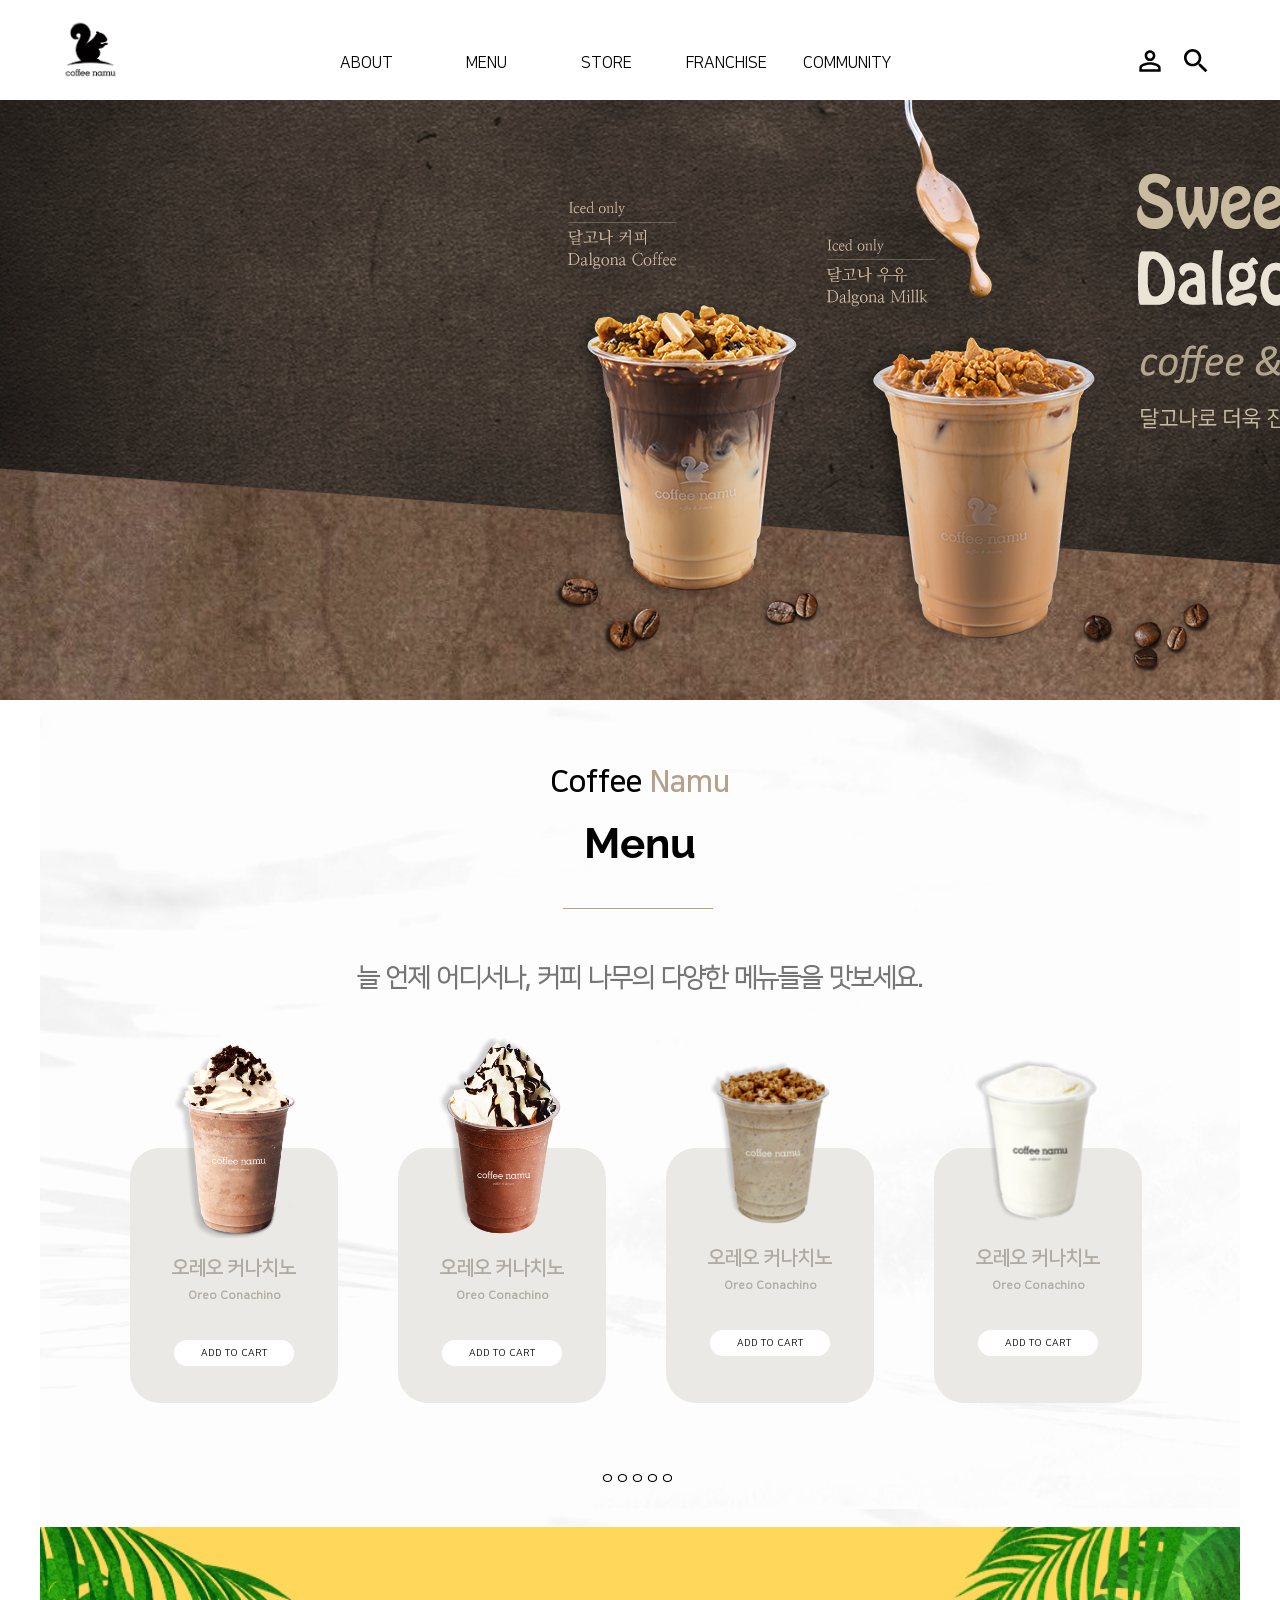
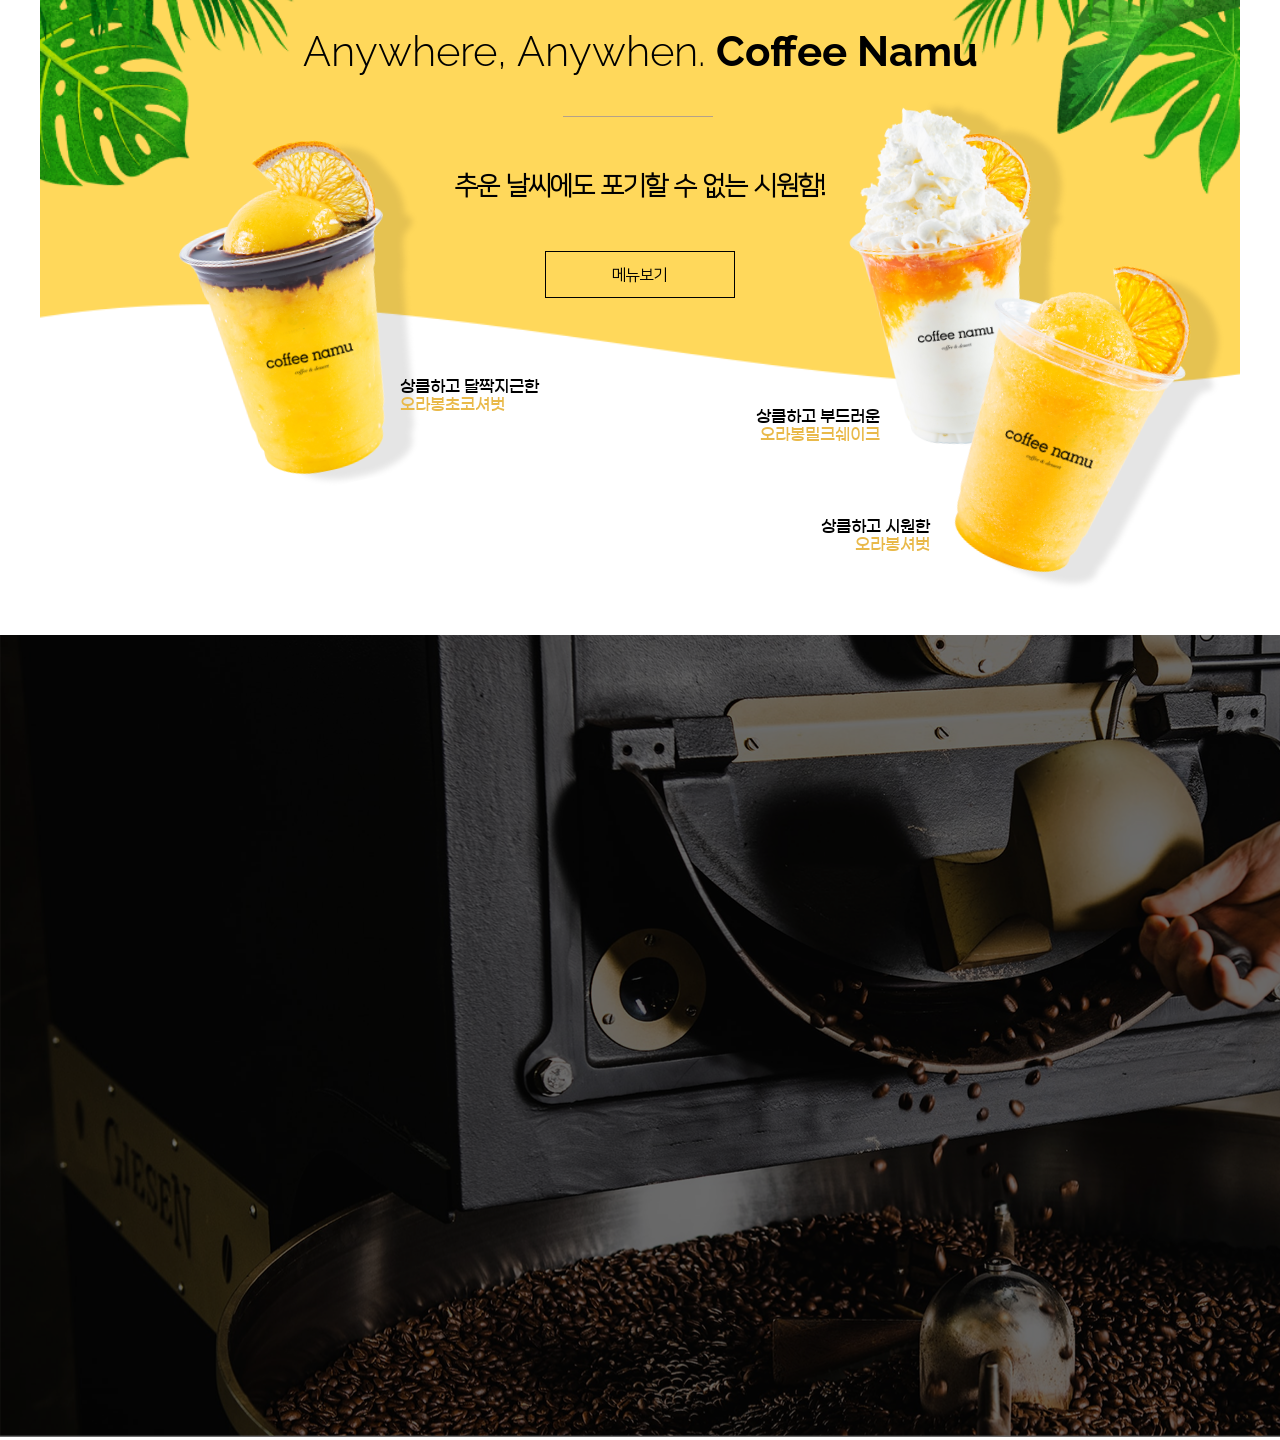
==== index.html @ 3294cae9 "Add files via upload" ====
<!DOCTYPE html>
<html lang="en">
<head>
    <meta charset="UTF-8">
    <meta name="viewport" content="width=device-width, initial-scale=1.0">
    <script src="./js/jquery-3.5.1.min.js"></script>
    <link href="https://fonts.googleapis.com/css2?family=Raleway:wght@300;600;700&display=swap" rel="stylesheet">

    <!-- 사용자 자바 -->
    <script src="./js/main.js"></script>

    <!-- 사용자 CSS -->
    <link rel="stylesheet" href="./css/style.css">
    <title>Coffee Namu</title>
</head>
<body>
   
    <section id="main">
        <header>
            <a href="./index.html">
                <img src="./img/logo.png" alt="" class="logo">
            </a>

            <nav id="gnb">
                <ul class="depth1">
                    <li> <a href="#">ABOUT</a>
                        <ul class="depth2">
                            <li> <a href="#"> Brand Story </a> </li>                            
                            <li> <a href="#"> Location </a> </li>                            
                        </ul>
                    </li>

                    <li> <a href="#">MENU</a>
                        <ul class="depth2">
                            <li> <a href="#"> New </a> </li>                            
                            <li> <a href="#"> Coffee </a> </li>                            
                            <li> <a href="#"> Tea & Beverage </a> </li>                            
                            <li> <a href="#"> Dessert </a> </li>                               
                        </ul>
                    </li>

                    <li> <a href="#">STORE</a>
                        <ul class="depth2">
                            <li> <a href="#"> 매장찾기 </a> </li>                                                      
                        </ul>
                    </li>

                    <li> <a href="#">FRANCHISE</a>
                        <ul class="depth2">
                            <li> <a href="#"> 가맹안내 </a></li>                                                    
                            <li> <a href="#"> 창업지원 </a></li>                                                    
                            <li> <a href="#"> 가맹점 현황 </a></li>                                                    
                        </ul>
                    </li>
                    
                    <li> <a href="#">COMMUNITY</a>
                        <ul class="depth2">
                            <li> <a href="#"> 커피나무 소식 </a> </li>                            
                            <li> <a href="#"> F&Q </a> </li>                            
                        </ul>
                    </li>
                </ul>
            </nav>

            <div id="right">
                <a href="#"><img src="./img/mypage.svg" alt=""></a>
                <a href="#"><img src="./img/search.svg" alt=""></a>
            </div>
        </header>


        <section id="banner">
            <div class="slider">
                <img src="./img/banner1.png" alt="">
                <img src="./img/banner2.png" alt="">
                <img src="./img/banner3.png" alt="">
            </div>
        </section>
    </section>

    
    <section id="content1">
        <div class="title">
            <p>Coffee <span>Namu</span> </p>
            <h1>Menu</h1>
            <p class="line"> </p>
            <h2>늘 언제 어디서나, 커피 나무의 다양한 메뉴들을 맛보세요.</h2>
        </div>

        <div class="menu">
            <div class="m1">
                <img src="./img/뜸부기/oreo.png" alt="">
                <h1>오레오 커나치노</h1>
                <h2>Oreo Conachino</h2>
                <button>ADD TO CART</button>
            </div>

            <div class="m2">
                <img src="./img/뜸부기/javachip.png" alt="">
                <h1>오레오 커나치노</h1>
                <h2>Oreo Conachino</h2>
                <button>ADD TO CART</button>
            </div>

            <div class="m3">
                <img src="./img/뜸부기/jollypong.png" alt="">
                <h1>오레오 커나치노</h1>
                <h2>Oreo Conachino</h2>
                <button>ADD TO CART</button>
            </div>

            <div class="m4">
                <img src="./img/뜸부기/plainyogurt.png" alt="">
                <h1>오레오 커나치노</h1>
                <h2>Oreo Conachino</h2>
                <button>ADD TO CART</button>
            </div>
        </div>

        <div class="pager">
            ㅇㅇㅇㅇㅇ
        </div>
    </section>



    <section id="content2">
        <div class="title">
            <h1>Anywhere, Anywhen. <span>Coffee Namu</span></h1>
            <p class="line"> </p>
            <h2>추운 날씨에도 포기할 수 없는 시원함!</h2>
            <button>메뉴보기</button>
        </div>


        <div class="new">
            <div class="n1">
                <img src="./img/뜸부기/new1.png" alt="">
                <ul>
                    <li>상큼하고 달짝지근한</li>
                    <li>오라봉초코셔벗</li>
                </ul>
            </div>

            <div class="n2">
                <img src="./img/뜸부기/new3.png" alt="">
                <ul>
                    <li>상큼하고 부드러운</li>
                    <li>오라봉밀크쉐이크</li>
                </ul>
            </div>

            <div class="n3">
                <img src="./img/뜸부기/new2.png" alt="">
                <ul>
                    <li>상큼하고 시원한</li>
                    <li>오라봉셔벗</li>
                </ul>
            </div>
        </div>
    </section>


    <section id="content3">
        <div class="bg">
            <img src="./img/뜸부기/이미지 2.png" alt="">
            <div class="trans"></div>
        </div>
    </section>
</body>
</html>
---- css/style.css ----
* { padding: 0; margin: 0; font-family: 'square_r';}
ul { list-style-type: none;}
a {text-decoration: none; color: black;}

@font-face {
    font-family: 'square_r';
    src: url('../font/NanumSquare_acR.ttf');
}

@font-face {
    font-family: 'square_b';
    src: url('../font/NanumSquare_acB.ttf');
}

@font-face {
    font-family: 'square_eb';
    src: url('../font/NanumSquare_acEB.ttf');
}

@font-face {
    font-family: 'square_l';
    src: url('../font/NanumSquare_acL.ttf');
}

@font-face {
    font-family: 'gmarket_m';
    src: url('../font/GmarketSansTTFMedium.ttf');
}

@font-face {
    font-family: 'gmarket_l';
    src: url('../font/GmarketSansTTFLight.ttf');
}

/* 헤더 */
header {
    width: 1200px; height: 100px; margin: 0 auto;
    /* outline: 1px solid rgb(206, 203, 203); */
    position: relative;
}

/* 헤더_로고 */
header > a > .logo {
    width: 64px; height: 64px;
    padding: 18px 0 18px 18px;
}


/* 헤더_네비게이션 */
#gnb {
    width: 700px; height: 48px;
    /* outline: 1px solid green; */
    text-align: center;
    position: relative;
    top: -50px;
    left: calc(1200px/4.5);
}

.depth1 {
    width: (1200px / 2);
    position: absolute;
}

.depth1 > li {
    float: left;
    width: 120px;
}


.depth1 > li > a {
    font-size: 16px;
}

.depth2 > li > a {
    font-size: 13px;
}

.depth2 {
    margin-top: 28px;
    padding-top: 30px;
    padding-bottom: 30px;
    background-color: #fff;
    height: 0px;
    overflow: hidden;
    opacity: 0;
    transition-duration: 0.3s;
}

.depth2 > li {
    padding-bottom: 8px;
}


/* 2단계 hover */
.depth1:hover .depth2 {
    height: 100px;
    opacity: 1;
}

/* 헤더_right */
#right {
    position: absolute;
    right: 18px;
    top: 45px;
}

#right > a > img:first-child {
    width: 34px; height: 34px;
    margin-right: 10px;
}

#right > a > img:last-child {
    width: 32px; height: 32px;
}



/* 배너 */
#banner {
    width: 1920px; height: 600px;
    margin: 0 auto;
    position: relative;
    overflow: hidden;
    
}

.slider {
    width: 5760px; margin: 0 auto;
    position: absolute;
    z-index: -99;
    transition-duration: 0.4s;
}

#banner > .slider > img {
    display: block;
    float: left;
}



/* 콘텐츠1 */
#content1 {
    width: 1200px; height: 827px; margin: 0 auto;
    /* outline: 1px solid burlywood; */
    background-image: url('../img/이미지\ 1.png');
    position: relative;
    text-align: center;
}

#content1 > .title {
    padding: 65px 0 50px 0;
}

#content1 > .title > p {
    font-family: 'square_b';
    font-size: 30px;
}

#content1 > .title > p > span {
    font-family: 'square_b';
    font-size: 30px;
    color: #B5A189;
}

#content1 > .title > h1 {
    font-size: 42px;
    font-family: 'Raleway', sans-serif;
    font-weight: 700;
    margin-top: 20px;
}

.line {
    width: 150px; height: 30px;
    border-bottom: 1px solid #B5A189;
    text-align: center;
    margin-left: 523px;
    margin-top: 10px;
}

#content1 > .title > h2 {
    margin-top: 55px;
    font-size: 26px;
    font-family: 'square_l';
    color: rgb(117, 117, 117);
}


#content1 > .menu {
    width: 1015px; height: 360px;
    /* outline: 1px solid red; */
    position: absolute;
    left: 90px;
    top: 345px;
}

#content1 > .menu > div {
    width: 208px; height: 255px;
    margin-right: 60px;
    margin-top: 103px;
    background-color:#EAE9E5;
    border-radius: 30px;
    /* outline: 1px solid red; */
    float: left;  
}

#content1 > .menu > .m4 {
    margin-right: 0;
}


#content1 > .menu > div > img {
    width: 200px; height: 200px;
    margin-top: -110px;
}

#content1 > .menu > .m3 > img, 
#content1 > .menu > .m4 > img {
    width: 170px; height: 170px;
    margin-top: -90px;
} 


#content1 > .menu > div > h1 {
    color: #B0AAA2;
    font-size: 20px;
    font-family: 'square_b';
    margin-top: 15px;
}

#content1 > .menu > div > h2 {
    color: #B0AAA2;
    font-size: 12px;
    font-family: 'square_r';
    margin-top: 10px;
}

#content1 > .menu > div > button {
    width: 120px; height: 26px;
    border-radius: 50px;
    font-size: 10px;
    background-color: #fff;
    border: none;

    margin-top: 38px;
}


#content1 > .pager {
    position: absolute;
    bottom: 40px;
    left: 560px;
}



/* 콘텐츠2 */
#content2 {
    width: 1200px; height: 708px; margin: 0 auto;
    /* outline: 1px solid red; */
    background-image: url('../img/bgy.png');
    background-repeat: no-repeat;
    text-align: center;
    position: relative;
}

#content2 > .title > h1 {
    font-size: 42px;
    font-family: 'Raleway', sans-serif;
    font-weight: 300;
    padding-top: 100px;
}

#content2 > .title > h1 > span {
    font-family: 'Raleway', sans-serif;
    font-weight: 700;
}

.line {
    width: 150px; height: 30px;
    border-bottom: 1px solid #B5A189;
    text-align: center;
    margin-left: 523px;
    margin-top: 10px;
}

#content2 > .title > h2 {
    margin-top: 55px;
    font-size: 26px;
    font-family: 'square_l';
}


#content2 > .title > button {
    width: 190px; height: 47px;
    margin-top: 50px;
    background-color: rgba(255, 222, 173, 0);
    font-size: 16px;
    border: 1px solid black;
}


/* 신메뉴 주스들 */
/* 주스1 */
#content2 > .new > .n1 > img {
    position: absolute;
    left: 50px;
    top: 180px;
}

#content2 > .new > .n1 > ul {
    position: absolute;
    top: 450px;
    left: 360px;
    font-size: 16px;
    text-align: start;
}


#content2 > .new > div > ul > li {font-family: 'gmarket_m';}
#content2 > .new > div > ul > li:nth-child(2) {
    color: #E9B949;
}

/* 주스2 */
#content2 > .new > .n2 > img {
    position: absolute;
    right: 100px;
    top: 150px;
}

#content2 > .new > .n2 > ul {
    position: absolute;
    top: 480px;
    right: 360px;
    font-size: 16px;
    text-align: end;
}



/* 주스3 */
#content2 > .new > .n3 > img {
    position: absolute;
    right: -50px;
    top: 260px;
}


#content2 > .new > .n3 > ul {
    position: absolute;
    top: 590px;
    right: 310px;
    font-size: 16px;
    text-align: end;
}



/* 콘텐츠3 */
#content3 {
    width: 1920px; height: 802px; margin: 0 auto;
}

#content3 > .bg {
    width: 1920px; height: 802px;
    position: relative;
}

#content3 > .bg > .trans {
    width: 1920px; height: 802px;
    background-color: rgba(0, 0, 0, 0.582);
    position: absolute;
    top: 0;
}
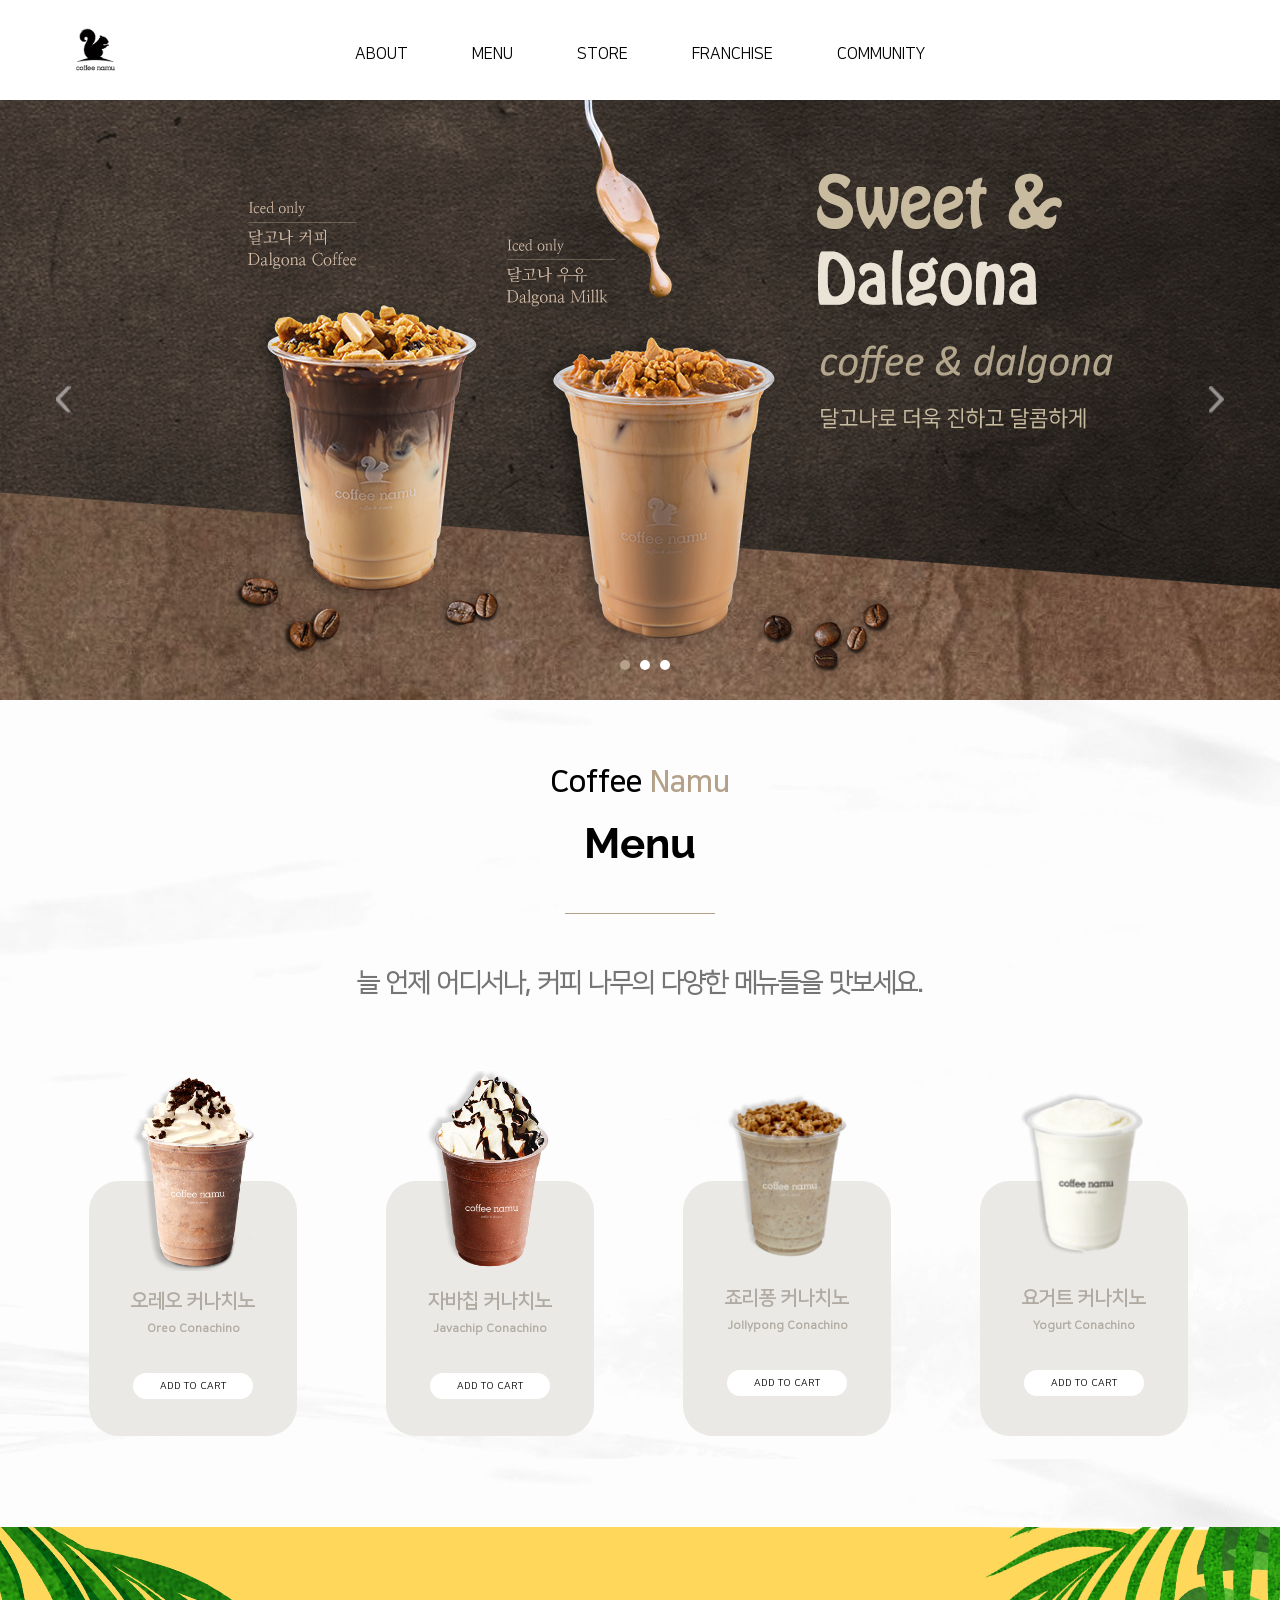
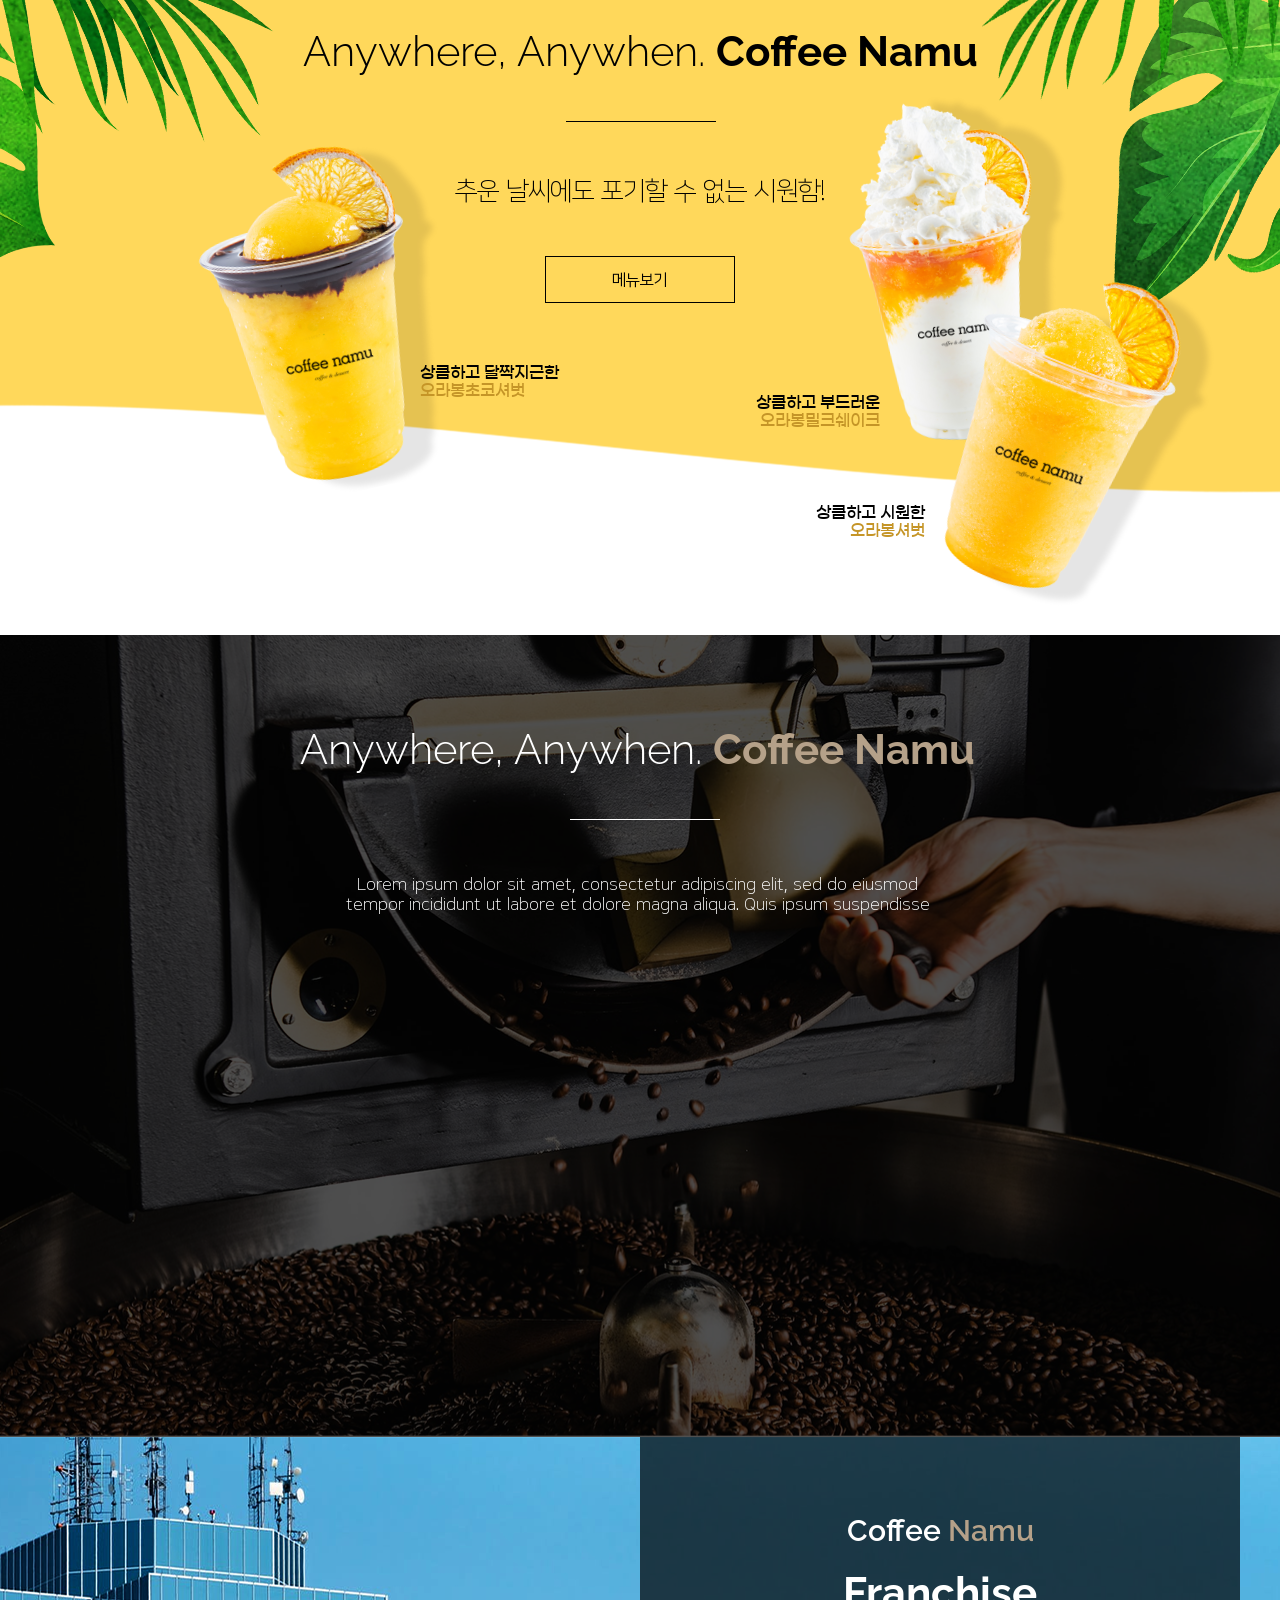
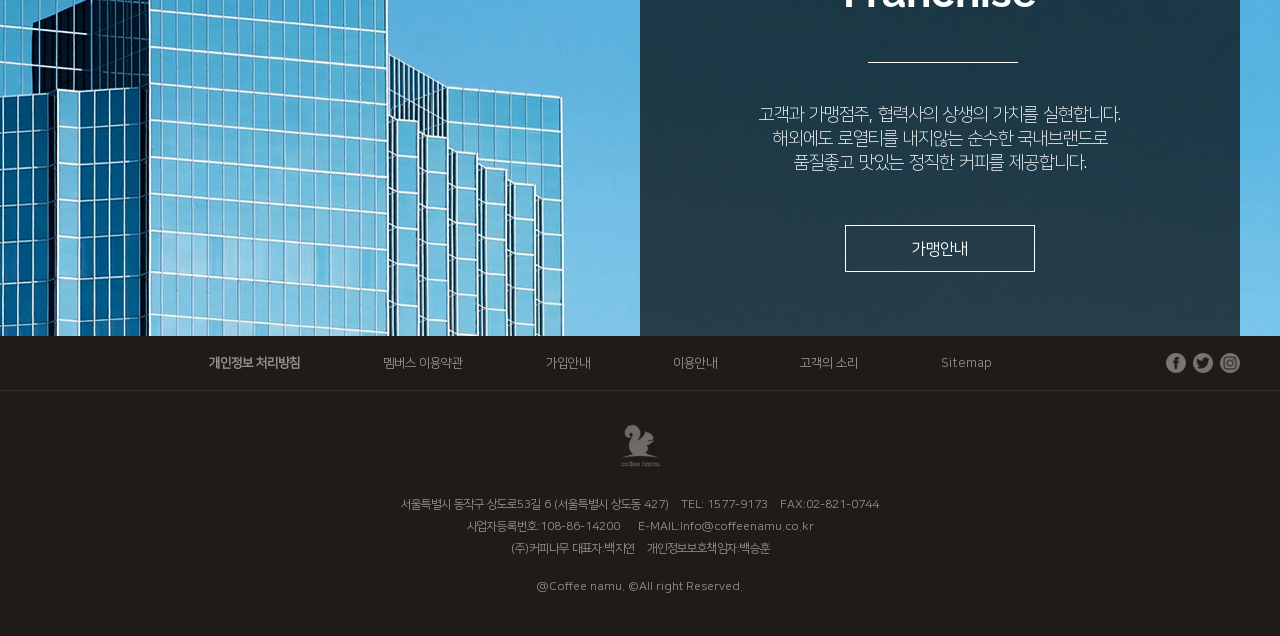
==== commit 1d0bfc19: "Add files via upload" ====
--- a/index.html
+++ b/index.html
@@ -4,6 +4,81 @@
     <meta charset="UTF-8">
     <meta name="viewport" content="width=device-width, initial-scale=1.0">
     <script src="./js/jquery-3.5.1.min.js"></script>
+
+    <!-- 슬라이드 -->
+    <script src="./js/jquery-1.11.3.js"></script>
+    <script src="./js/jquery.bxslider.min.js"></script>
+    <link rel="stylesheet" href="./css/bxslider.css">
+
+    <script>
+
+        var j = $.noConflict(true); // $.noConflict(true) 를 사용해서 $ -> 변수로 선언한 j로 바꾸니 해결!
+        
+        j(document).ready(function(){ 
+        
+            var main = j('.bxslider').bxSlider({ 
+        
+            mode: 'horizontal', 
+        
+            auto: true,	//자동으로 슬라이드 
+        
+            controls : true,	//좌우 화살표	
+        
+            autoControls: true,	//stop,play 
+        
+            pager:true,	//페이징 
+        
+            pause: 5000, 
+        
+            autoDelay: 0,	
+        
+            slideWidth: 1920, 
+        
+            speed: 700, 
+        
+            stopAutoOnclick:true, 
+
+            autoHover: true
+        
+        }); 
+        
+        
+        
+        j(".bx-stop").click(function(){	// 중지버튼 눌렀을때 
+        
+            main.stopAuto(); 
+        
+            j(".bx-stop").hide(); 
+        
+            j(".bx-start").show(); 
+        
+            return false; 
+        
+        }); 
+        
+        
+        
+        j(".bx-start").click(function(){	//시작버튼 눌렀을때 
+        
+            main.startAuto(); 
+        
+            j(".bx-start").hide(); 
+        
+            j(".bx-stop").show(); 
+        
+            return false; 
+        
+        }); 
+        
+        
+        
+        j(".bx-start").hide();	//onload시 시작버튼 숨김. 
+        
+        }); 
+        
+        </script>
+
+
     <link href="https://fonts.googleapis.com/css2?family=Raleway:wght@300;600;700&display=swap" rel="stylesheet">
 
     <!-- 사용자 자바 -->
@@ -11,72 +86,87 @@
 
     <!-- 사용자 CSS -->
     <link rel="stylesheet" href="./css/style.css">
+
+
     <title>Coffee Namu</title>
 </head>
+
+
 <body>
-   
-    <section id="main">
-        <header>
-            <a href="./index.html">
-                <img src="./img/logo.png" alt="" class="logo">
-            </a>
-
-            <nav id="gnb">
-                <ul class="depth1">
-                    <li> <a href="#">ABOUT</a>
-                        <ul class="depth2">
-                            <li> <a href="#"> Brand Story </a> </li>                            
-                            <li> <a href="#"> Location </a> </li>                            
-                        </ul>
-                    </li>
-
-                    <li> <a href="#">MENU</a>
-                        <ul class="depth2">
-                            <li> <a href="#"> New </a> </li>                            
-                            <li> <a href="#"> Coffee </a> </li>                            
-                            <li> <a href="#"> Tea & Beverage </a> </li>                            
-                            <li> <a href="#"> Dessert </a> </li>                               
-                        </ul>
-                    </li>
-
-                    <li> <a href="#">STORE</a>
-                        <ul class="depth2">
-                            <li> <a href="#"> 매장찾기 </a> </li>                                                      
-                        </ul>
-                    </li>
-
-                    <li> <a href="#">FRANCHISE</a>
-                        <ul class="depth2">
-                            <li> <a href="#"> 가맹안내 </a></li>                                                    
-                            <li> <a href="#"> 창업지원 </a></li>                                                    
-                            <li> <a href="#"> 가맹점 현황 </a></li>                                                    
-                        </ul>
-                    </li>
-                    
-                    <li> <a href="#">COMMUNITY</a>
-                        <ul class="depth2">
-                            <li> <a href="#"> 커피나무 소식 </a> </li>                            
-                            <li> <a href="#"> F&Q </a> </li>                            
-                        </ul>
-                    </li>
-                </ul>
-            </nav>
-
-            <div id="right">
-                <a href="#"><img src="./img/mypage.svg" alt=""></a>
-                <a href="#"><img src="./img/search.svg" alt=""></a>
-            </div>
-        </header>
-
-
-        <section id="banner">
-            <div class="slider">
-                <img src="./img/banner1.png" alt="">
-                <img src="./img/banner2.png" alt="">
-                <img src="./img/banner3.png" alt="">
-            </div>
+
+
+    <div class="main_wrap">
+    <div class="main_wrap2" style="height: 3836px;">
+
+
+        <section id="main">
+            <header id="top"><!-- changed -->
+                <div class="logo">
+                <a href="">
+                    <img src="./img/logo.png" style="width:50px; height:50px;" alt="">
+                </a>
+    
+                <div class="accent"> 
+                </div>
+                </div><!-- changed -->
+                
+    
+                <nav>
+                    <ul class="depth1">
+                        <li>
+                            <a href="./sub1_1.html">ABOUT</a>
+                            <ul class="sub">
+                                <li><a href="./sub1_1.html">Brand Story</a></li>
+                                <li><a href="./sub1_2.html">Location</a></li>
+                            </ul>
+                        </li>
+                        <li>
+                            <a href="./sub2_1.html">MENU</a>
+                            <ul class="sub">
+                                <li><a href="./sub2_1.html">New</a></li>
+                                <li><a href="">Coffee</a></li>
+                                <li><a href="">Tea & Beverage</a></li>
+                                <li><a href="">Dessert</a></li>
+                            </ul>
+                        </li>
+                        <li>
+                            <a href="">STORE</a>			
+                            <ul class="sub">
+                                <li><a href="">매장찾기</a></li>
+                            </ul>
+                        </li>
+        
+                        <li>
+                            <a href="">FRANCHISE</a>			
+                            <ul class="sub">
+                                <li><a href="">가맹안내</a></li>
+                                <li><a href="">창업지원</a></li>
+                                <li><a href="">가맹점 현황</a></li>
+                            </ul>
+                        </li>
+        
+                        <li>
+                            <a href="">COMMUNITY</a>			
+                            <ul class="sub">
+                                <li><a href="">커피나무 소식</a></li>
+                                <li><a href="">F&Q</a></li>
+                            </ul>
+                        </li>
+                    </ul>
+                </nav>    
+            </header>
         </section>
-    </section>
+
+    
+    <div class="banner_wrap">
+        <div class="home__slider">
+            <div class="bxslider">
+                <div><img src="./img/banner1.png" alt="그림1"></div>
+                <div><img src="./img/banner2.png" alt="그림2"></div>
+                <div><img src="./img/banner3.png" alt="그림3"></div>
+            </div>   
+        </div>      
+    </div>
 
     
     <section id="content1">
@@ -88,40 +178,41 @@
         </div>
 
         <div class="menu">
-            <div class="m1">
-                <img src="./img/뜸부기/oreo.png" alt="">
-                <h1>오레오 커나치노</h1>
-                <h2>Oreo Conachino</h2>
-                <button>ADD TO CART</button>
-            </div>
-
-            <div class="m2">
-                <img src="./img/뜸부기/javachip.png" alt="">
-                <h1>오레오 커나치노</h1>
-                <h2>Oreo Conachino</h2>
-                <button>ADD TO CART</button>
-            </div>
-
-            <div class="m3">
-                <img src="./img/뜸부기/jollypong.png" alt="">
-                <h1>오레오 커나치노</h1>
-                <h2>Oreo Conachino</h2>
-                <button>ADD TO CART</button>
-            </div>
-
-            <div class="m4">
-                <img src="./img/뜸부기/plainyogurt.png" alt="">
-                <h1>오레오 커나치노</h1>
-                <h2>Oreo Conachino</h2>
-                <button>ADD TO CART</button>
-            </div>
-        </div>
-
-        <div class="pager">
-            ㅇㅇㅇㅇㅇ
+            <div class="menu_wrap">
+                <div class="m1">
+                    <img src="./img/뜸부기/oreo.png" alt="oreo">
+                    <h1>오레오 커나치노</h1>
+                    <h2>Oreo Conachino</h2>
+                    <button>ADD TO CART</button>
+                </div>
+
+                <div class="m2">
+                    <img src="./img/뜸부기/javachip.png" alt="javachip">
+                    <h1>자바칩 커나치노</h1>
+                    <h2>Javachip Conachino</h2>
+                    <button>ADD TO CART</button>
+                </div>
+
+                <div class="m3">
+                    <img src="./img/뜸부기/jollypong.png" alt="jollypong">
+                    <h1>죠리퐁 커나치노</h1>
+                    <h2>Jollypong Conachino</h2>
+                    <button>ADD TO CART</button>
+                </div>
+
+                <div class="m4">
+                    <img src="./img/뜸부기/plainyogurt.png" alt="plainyogurt">
+                    <h1>요거트 커나치노</h1>
+                    <h2>Yogurt Conachino</h2>
+                    <button>ADD TO CART</button>
+                </div>
+            </div>
+        </div>
+
+        <div class="pager2">
+            
         </div>
     </section>
-
 
 
     <section id="content2">
@@ -129,13 +220,16 @@
             <h1>Anywhere, Anywhen. <span>Coffee Namu</span></h1>
             <p class="line"> </p>
             <h2>추운 날씨에도 포기할 수 없는 시원함!</h2>
-            <button>메뉴보기</button>
+            <input class="button" type="button" value="메뉴보기"
+                onClick="location.href='sub2_1.html'">
         </div>
 
 
         <div class="new">
             <div class="n1">
-                <img src="./img/뜸부기/new1.png" alt="">
+                <div class="shake-vertical">
+                    <img src="./img/뜸부기/new1.png" alt="new1">
+                </div>
                 <ul>
                     <li>상큼하고 달짝지근한</li>
                     <li>오라봉초코셔벗</li>
@@ -143,7 +237,9 @@
             </div>
 
             <div class="n2">
-                <img src="./img/뜸부기/new3.png" alt="">
+                <div class="shake-vertical">
+                    <img src="./img/뜸부기/new3.png" alt="new2">
+                </div>
                 <ul>
                     <li>상큼하고 부드러운</li>
                     <li>오라봉밀크쉐이크</li>
@@ -151,7 +247,9 @@
             </div>
 
             <div class="n3">
-                <img src="./img/뜸부기/new2.png" alt="">
+                <div class="shake-vertical">
+                    <img src="./img/뜸부기/new2.png" alt="">
+                </div>
                 <ul>
                     <li>상큼하고 시원한</li>
                     <li>오라봉셔벗</li>
@@ -166,6 +264,66 @@
             <img src="./img/뜸부기/이미지 2.png" alt="">
             <div class="trans"></div>
         </div>
+
+        <div class="title">
+            <h1>Anywhere, Anywhen. <span>Coffee Namu</span></h1>
+            <p class="line"> </p>
+            <h2>Lorem ipsum dolor sit amet, consectetur adipiscing elit, sed do eiusmod <br> tempor incididunt ut labore et dolore magna aliqua. Quis ipsum suspendisse </h2>
+            <iframe class="video" width="640" height="360" src="https://www.youtube.com/embed/LH9Fu33ukTg" frameborder="0" allow="accelerometer; autoplay; clipboard-write; encrypted-media; gyroscope; picture-in-picture" allowfullscreen></iframe>
+        </div>
     </section>
+
+
+    <section id="content4">
+        <div class="content4_container">
+            <div class="left"></div>
+            <div class="trans">
+                <h1>Coffee <span> Namu</span></h1>
+                    <h3>Franchise</h3>
+                    <p class="line"> </p>
+                    <h2>고객과 가맹점주, 협력사의 상생의 가치를 실현합니다. <br> 해외에도 로열티를 내지않는 순수한 국내브랜드로 <br>품질좋고 맛있는 정직한 커피를 제공합니다. </h2>
+                    <button>가맹안내</button>
+            </div>
+        </div>
+    </section>
+
+</div>
+</div>
+
+<footer id="footer" style="top: 3536px;">
+    <div class="footer_container">
+    <ul class="footer_menu">
+        <li><a href="#"><strong>개인정보 처리방침</strong></a> </li>
+        <li><a href="#">멤버스 이용약관 </a></li>
+        <li><a href="#">가입안내</a></li>
+        <li><a href="#">이용안내</a></li>
+        <li><a href="#">고객의 소리</a></li>
+        <li><a href="#">Sitemap</a></li>
+    </ul>
+
+    <ul class="sns">
+        <li><a href="#"><img src="./img/facebook.png" alt=""></a></li>
+        <li><a href="#"><img src="./img/twitter.png" alt=""></a></li>
+        <li><a href="#"><img src="./img/instagram.png" alt=""></a></li>
+    </ul>
+    </div> <!--container end-->
+
+    <div class="footer_line"></div>
+
+    <div class="footer_container2">
+        <img class="footer_logo" src="./img/logo2.png"  alt="footer logo">
+        
+        <p class="footer_text">서울특별시 동작구 상도로53길 6 (서울특별시 상도동 427) &nbsp; &nbsp;TEL: 1577-9173&nbsp;&nbsp;&nbsp; FAX:02-821-0744 <br>
+        사업자등록번호:108-86-14200&nbsp;&nbsp;&nbsp;&nbsp;&nbsp; E-MAIL:Info@coffeenamu.co.kr <br>
+        (주)커피나무 대표자:백지연&nbsp;&nbsp;&nbsp; 개인정보보호책임자:백승훈
+        </p>
+
+        <p class="copy">
+            @Coffee namu. &copy;All right Reserved.
+        </p>  
+    </div>
+</footer>
+
 </body>
-</html>+</html>
+
--- a/css/bxslider.css
+++ b/css/bxslider.css
@@ -0,0 +1,193 @@
+﻿/** VARIABLES
+===================================*/
+/** RESET AND LAYOUT
+===================================*/
+.bx-wrapper {
+  position: relative;
+  margin-bottom: 60px;
+  padding: 0;
+  *zoom: 1;
+  -ms-touch-action: pan-y;
+  touch-action: pan-y;
+}
+
+.bx-wrapper img {
+  /*max-width: 100%;*/
+  /*이미지 크기 설정*/
+  max-width:1920px;
+  height:600px;
+  display: block;
+}
+.bxslider {
+  margin: 0;
+  padding: 0;
+}
+ul.bxslider {
+  list-style: none;
+}
+.bx-viewport {
+  /*fix other elements on the page moving (on Chrome)*/
+  -webkit-transform: translatez(0);
+}
+/** THEME
+===================================*/
+.bx-wrapper {
+	/*이미지밖의 껍데기 크기 설정*/
+	width:1920px;
+  height:600px;
+  margin: 0 auto;
+  -moz-box-shadow: 0 0 5px #ccc;
+  -webkit-box-shadow: 0 0 5px #ccc;
+  box-shadow: 0 0 5px #ccc;
+  /* border: 5px solid #fff; */
+  background: #fff;
+}
+
+.bx-wrapper .bx-controls-auto {
+  display: none;
+}
+
+.bx-wrapper .bx-pager,
+.bx-wrapper .bx-controls-auto {
+  /* outline: 1px solid red; */
+  position: absolute;
+  bottom: 30px; left: 935px;
+  width: 1920px;
+}
+/* LOADER */
+.bx-wrapper .bx-loading {
+  min-height: 50px;
+  background: url('images/bx_loader.gif') center center no-repeat #ffffff;
+  height: 100%;
+  width: 100%;
+  position: absolute;
+  top: 0;
+  left: 0;
+  z-index: 2000;
+}
+/* PAGER */
+.bx-wrapper .bx-pager {
+  text-align: center;
+  font-size: .85em;
+  font-family: Arial;
+  font-weight: bold;
+  color: #666;
+  padding-top: 20px;
+  /* outline: 1px solid red; */
+}
+.bx-wrapper .bx-pager.bx-default-pager a {
+  background: rgb(255, 255, 255);
+  text-indent: -9999px;
+  display: block;
+  width: 10px;
+  height: 10px;
+  margin: 0 5px;
+  outline: 0;
+  -moz-border-radius: 5px;
+  -webkit-border-radius: 5px;
+  border-radius: 5px;
+}
+.bx-wrapper .bx-pager.bx-default-pager a:hover,
+.bx-wrapper .bx-pager.bx-default-pager a.active,
+.bx-wrapper .bx-pager.bx-default-pager a:focus {
+  background: #B5A189;
+}
+.bx-wrapper .bx-pager-item,
+.bx-wrapper .bx-controls-auto .bx-controls-auto-item {
+  display: inline-block;
+  vertical-align: bottom;
+  *zoom: 1;
+  *display: inline;
+}
+.bx-wrapper .bx-pager-item {
+  font-size: 0;
+  line-height: 0;
+}
+/* DIRECTION CONTROLS (NEXT / PREV) */
+.bx-wrapper .bx-prev {
+  left: 370px;
+  background: url('images/controls.png') no-repeat 0 -32px;
+}
+.bx-wrapper .bx-prev:hover,
+.bx-wrapper .bx-prev:focus {
+  background-position: 0 0;
+}
+.bx-wrapper .bx-next {
+  right: 370px;
+  background: url('images/controls.png') no-repeat -43px -32px;
+}
+.bx-wrapper .bx-next:hover,
+.bx-wrapper .bx-next:focus {
+  background-position: -43px 0;
+}
+.bx-wrapper .bx-controls-direction a {
+  position: absolute;
+  top: 50%; 
+  margin-top: -16px;
+  outline: 0;
+  /* outline: 1px solid red; */
+  width: 32px;
+  height: 32px;
+  text-indent: -9999px;
+  z-index: 9999;
+}
+.bx-wrapper .bx-controls-direction a.disabled {
+  display: none;
+}
+/* AUTO CONTROLS (START / STOP) */
+.bx-wrapper .bx-controls-auto {
+  text-align: center;
+}
+.bx-wrapper .bx-controls-auto .bx-start {
+  display: block;
+  text-indent: -9999px;
+  width: 10px;
+  height: 11px;
+  outline: 0;
+  background: url('images/controls.png') -86px -11px no-repeat;
+  margin: 0 3px;
+}
+.bx-wrapper .bx-controls-auto .bx-start:hover,
+.bx-wrapper .bx-controls-auto .bx-start.active,
+.bx-wrapper .bx-controls-auto .bx-start:focus {
+  background-position: -86px 0;
+}
+.bx-wrapper .bx-controls-auto .bx-stop {
+  display: block;
+  text-indent: -9999px;
+  width: 9px;
+  height: 11px;
+  outline: 0;
+  background: url('images/controls.png') -86px -44px no-repeat;
+  margin: 0 3px;
+}
+.bx-wrapper .bx-controls-auto .bx-stop:hover,
+.bx-wrapper .bx-controls-auto .bx-stop.active,
+.bx-wrapper .bx-controls-auto .bx-stop:focus {
+  background-position: -86px -33px;
+}
+/* PAGER WITH AUTO-CONTROLS HYBRID LAYOUT */
+.bx-wrapper .bx-controls.bx-has-controls-auto.bx-has-pager .bx-pager {
+  text-align: left;
+  width: 80%;
+}
+.bx-wrapper .bx-controls.bx-has-controls-auto.bx-has-pager .bx-controls-auto {
+  right: 0;
+  width: 35px;
+}
+/* IMAGE CAPTIONS */
+.bx-wrapper .bx-caption {
+  position: absolute;
+  bottom: 0;
+  left: 0;
+  background: #666;
+  background: rgba(80, 80, 80, 0.75);
+  width: 100%;
+}
+.bx-wrapper .bx-caption span {
+  color: #fff;
+  font-family: Arial;
+  display: block;
+  font-size: .85em;
+  padding: 10px;
+}
--- a/css/style.css
+++ b/css/style.css
@@ -32,116 +32,136 @@
     src: url('../font/GmarketSansTTFLight.ttf');
 }
 
+
+body {
+    overflow-x: hidden;
+}
+
+.main_wrap {
+    width: 100%;
+    position: relative;
+}
+
+.main_wrap2 {
+    width: 1920px;
+    position: absolute;
+    left: 50%;
+    transform: translateX(-50%);
+    overflow: hidden;
+}
+
+
+
 /* 헤더 */
-header {
-    width: 1200px; height: 100px; margin: 0 auto;
-    /* outline: 1px solid rgb(206, 203, 203); */
-    position: relative;
-}
-
-/* 헤더_로고 */
-header > a > .logo {
-    width: 64px; height: 64px;
-    padding: 18px 0 18px 18px;
-}
-
-
-/* 헤더_네비게이션 */
-#gnb {
-    width: 700px; height: 48px;
-    /* outline: 1px solid green; */
-    text-align: center;
-    position: relative;
-    top: -50px;
-    left: calc(1200px/4.5);
-}
-
-.depth1 {
-    width: (1200px / 2);
-    position: absolute;
-}
-
-.depth1 > li {
-    float: left;
-    width: 120px;
-}
-
-
-.depth1 > li > a {
+/* 헤더 전체 */
+#top { /* changed */
+	position: relative;
+	margin: 0 auto;
+	width: 1200px;
+	height: 100px;
+}
+
+
+
+#top .logo { /* changed */
+	position: absolute;
+	left: 0;
+	top: 25px;
+	z-index: 10000;
+}
+#top .logo a { /* changed */
+	display: block;
+	padding: 0 30px;
+	line-height: 62px;
+}
+#top nav {
+	position: absolute;
+	left: -50%; /* changed */
+	top: 0;
+	z-index: 9999;
+	width: 200%; /* changed */
+	font-size: 0.875em;
+	background-color: #fff;
+}
+#top nav > .depth1 {
+	position: relative;
+	text-align: center;
+	height: 100px;
+	overflow: hidden;
+	transition: height 0.4s;
+    box-shadow: 0 0 2px rgba(0,0,0,.2);
     font-size: 16px;
 }
-
-.depth2 > li > a {
+#top nav > .depth1::after {
+	content: "";
+	display: none;
+	position: absolute;
+	left: 0;
+	top: 100px;
+	width: 100%;
+	height: 1px;
+	background-color: #eaeaea;
+}
+#top nav > .depth1:hover {
+	height: 270px;
+}
+#top nav > .depth1:hover::after {
+	display: block;
+}
+#top nav > .depth1 > li {
+	display: inline-block;
+	vertical-align: top;
+	box-sizing: border-box;
+}
+#top nav > .depth1 > li > a {
+	display: block;
+	padding: 0 30px;
+	line-height: 108px;
+	text-align: center;
+	background-color: #fff;
+	transition: background-color 0.3s;
+}
+#top > nav > .depth1 > .sub a {
+	display: block;
+	line-height: 40px;
+	background-color: #fff;
+}
+#top nav > .depth1 > li:hover > a {
+	/* background-color: #f4f4f48e; */
+}
+
+.sub > li:first-child {
+    padding-top: 24px;
+}
+
+.sub > li {
+    padding-top: 15px;
+    /* outline: 1px solid red; */
     font-size: 13px;
 }
 
-.depth2 {
-    margin-top: 28px;
-    padding-top: 30px;
-    padding-bottom: 30px;
-    background-color: #fff;
-    height: 0px;
-    overflow: hidden;
-    opacity: 0;
-    transition-duration: 0.3s;
-}
-
-.depth2 > li {
-    padding-bottom: 8px;
-}
-
-
-/* 2단계 hover */
-.depth1:hover .depth2 {
-    height: 100px;
-    opacity: 1;
-}
-
-/* 헤더_right */
-#right {
-    position: absolute;
-    right: 18px;
-    top: 45px;
-}
-
-#right > a > img:first-child {
-    width: 34px; height: 34px;
-    margin-right: 10px;
-}
-
-#right > a > img:last-child {
-    width: 32px; height: 32px;
-}
-
-
-
-/* 배너 */
-#banner {
-    width: 1920px; height: 600px;
-    margin: 0 auto;
-    position: relative;
-    overflow: hidden;
-    
-}
-
-.slider {
-    width: 5760px; margin: 0 auto;
-    position: absolute;
-    z-index: -99;
+.sub {
+    padding-bottom: 50px;
+    /* outline: 1px solid red; */
+}
+
+/* nav 악센트 */
+.accent {
+    width: 120px; height: 4px;
+	background-color: #B5A189;
+    position: absolute;
+    top: 72px;
+    left: 400px;
+    display: none;
     transition-duration: 0.4s;
 }
 
-#banner > .slider > img {
-    display: block;
-    float: left;
-}
 
 
 
 /* 콘텐츠1 */
 #content1 {
-    width: 1200px; height: 827px; margin: 0 auto;
-    /* outline: 1px solid burlywood; */
+    width: 100%; height: 827px; margin: 0 auto;
     background-image: url('../img/이미지\ 1.png');
     position: relative;
     text-align: center;
@@ -152,12 +172,12 @@
 }
 
 #content1 > .title > p {
-    font-family: 'square_b';
+    font-family: 'square_b','나눔고딕';
     font-size: 30px;
 }
 
 #content1 > .title > p > span {
-    font-family: 'square_b';
+    font-family: 'square_b','나눔고딕';
     font-size: 30px;
     color: #B5A189;
 }
@@ -169,31 +189,1050 @@
     margin-top: 20px;
 }
 
+#content1 > .title > .line {
+    width: 150px; height: 30px;
+    border-bottom: 1px solid #B5A189;
+    text-align: center;
+    margin-left: 885px;
+    margin-top: 15px;
+}
+
+#content1 > .title > h2 {
+    margin-top: 55px;
+    font-size: 26px;
+    font-family: 'square_l','나눔고딕';
+    color: rgb(117, 117, 117);
+}
+
+
+#content1 > .menu {
+    width: 1200px; height: 360px; 
+    /* background-color: red; */
+    margin: 0 auto;
+    margin-top: 30px;
+}
+
+.menu_wrap > div {
+    width: 208px; height: 255px;
+    margin-right: 40px;
+    margin-left: 49px;
+    margin-top: 103px;
+    background-color:#EAE9E5;
+    border-radius: 30px;
+    /* outline: 1px solid red; */
+    float: left;  
+}
+
+.menu_wrap > .m4 {
+    margin-right: 0;
+}
+
+
+.menu_wrap > div > img {
+    width: 200px; height: 200px;
+    margin-top: -110px;
+}
+
+.menu_wrap > .m3 > img, 
+.menu_wrap > .m4 > img {
+    width: 170px; height: 170px;
+    margin-top: -90px;
+    margin-bottom: 7px;
+} 
+
+
+.menu_wrap > div > h1 {
+    color: #B0AAA2;
+    font-size: 20px;
+    font-family: 'square_b','나눔고딕';
+    margin-top: 15px;
+}
+
+.menu_wrap > div > h2 {
+    color: #B0AAA2;
+    font-size: 12px;
+    font-family: 'square_r','나눔고딕';
+    margin-top: 10px;
+}
+
+.menu_wrap > div > button {
+    width: 120px; height: 26px;
+    border-radius: 50px;
+    font-size: 10px;
+    background-color: #fff;
+    border: none;
+
+    margin-top: 38px;
+}
+
+
+/* 버튼 호버 */
+.menu_wrap > div > button:hover {
+    background-color: #B0AAA2;
+    color: #fff;
+}
+
+/* 콘텐츠2 */
+#content2 {
+    width: 100%; height: 708px; margin: 0 auto;
+    /* outline: 1px solid red; */
+    background-image: url('../img/bgy.png');
+    background-repeat: no-repeat;
+    text-align: center;
+    position: relative;
+}
+
+#content2 > .title > h1 {
+    font-size: 42px;
+    font-family: 'Raleway', sans-serif;
+    font-weight: 300;
+    padding-top: 100px;
+}
+
+#content2 > .title > h1 > span {
+    font-family: 'Raleway', sans-serif;
+    font-weight: 700;
+}
+
+#content2 > .title > .line {
+    width: 150px; height: 30px;
+    border-bottom: 1px solid #000000;
+    text-align: center;
+    margin-left: 886px;
+    margin-top: 15px;
+}
+
+#content2 > .title > h2 {
+    margin-top: 55px;
+    font-size: 26px;
+    font-family: 'square_l';
+    font-weight: lighter;
+}
+
+
+#content2 > .title > .button {
+    width: 190px; height: 47px;
+    margin-top: 50px;
+    background-color: rgba(255, 222, 173, 0);
+    font-size: 16px;
+    border: 1px solid black;
+}
+
+#content2 > .title > .button:hover {
+    background-color: #1F1B18;
+    border: 1px solid #1F1B18;
+    color: white;
+}
+
+/* 신메뉴 주스들 */
+#content2 > .new {
+    width: 1200px;   
+    height: 708px; margin: 0 auto;
+    /* background-color: rgba(255, 0, 0, 0.123); */
+    position: relative;
+}
+
+/* 주스1 */
+#content2 > .new > .n1 > .shake-vertical > img {
+    position: absolute;
+    left: 70px;
+    top: -190px;
+}
+
+#content2 > .new > .n1 > ul {
+    position: absolute;
+    top: 60px;
+    left: 380px;
+    font-size: 16px;
+    text-align: start;
+}
+
+
+#content2 > .new > div > ul > li {font-family: 'gmarket_m';}
+#content2 > .new > div > ul > li:nth-child(2) {
+    color: #C59527;
+}
+
+/* 주스2 */
+#content2 > .new > .n2 > .shake-vertical > img {
+    position: absolute;
+    right: 0px;
+    top: -230px;
+    right: 100px;
+}
+
+#content2 > .new > .n2 > ul {
+    position: absolute;
+    top: 90px;
+    right: 360px;
+    font-size: 16px;
+    text-align: end;
+}
+
+
+
+/* 주스3 */
+#content2 > .new > .n3 > .shake-vertical > img {
+    position: absolute;
+    right: -40px;
+    top: -100px;
+}
+
+
+#content2 > .new > .n3 > ul {
+    position: absolute;
+    top: 200px;
+    right: 315px;
+    font-size: 16px;
+    text-align: end;
+}
+
+
+
+/* 콘텐츠3 */
+#content3 {
+    max-width: 1920px; 
+    height: 802px; margin: 0 auto;
+    text-align: center;
+    position: relative;
+}
+
+#content3 > .bg {
+    width: 1920px; height: 802px;
+    position: relative;
+}
+
+#content3 > .bg > .trans {
+    width: 1920px; height: 802px;
+    background-color: rgba(0, 0, 0, 0.692);
+    position: absolute;
+    top: 0;
+}
+
+
+/* 콘텐츠3_title */
+#content3 > .title {
+    /* outline: 1px solid red; */
+    position: absolute;
+    top: -10px;
+    left: 620px;
+
+}
+
+#content3 > .title > h1 {
+    font-size: 42px;
+    font-family: 'Raleway', sans-serif;
+    font-weight: 300;
+    padding-top: 100px;
+    color: white;
+}
+
+#content3 > .title > h1 > span {
+    font-family: 'Raleway', sans-serif;
+    font-weight: 700;
+    color: #B5A189;
+}
+
+#content3 > .title > .line {
+    width: 150px; height: 30px;
+    border-bottom: 1px solid #ffffff;
+    text-align: center;
+    margin-left: 40%;
+    margin-top: 15px;
+}
+
+#content3 > .title > h2 {
+    margin-top: 55px;
+    font-size: 18px;
+    font-family: 'square_l','나눔고딕';
+    color: white;
+    font-weight: lighter;
+}
+
+
+#content3 > .title > button {
+    width: 190px; height: 47px;
+    margin-top: 50px;
+    background-color: rgba(255, 222, 173, 0);
+    font-size: 16px;
+    border: 1px solid black;
+}
+
+#content3 > .title > .video {
+    margin-top: 60px;
+    position: absolute;
+    left: 20px;
+}
+
+
+
+/* 콘텐츠4 */
+#content4 {
+    position: relative;
+    width: 100%; height: 500px; margin: 0 auto;
+    /* outline: 1px solid red; */
+    background-image: url('../img/content4\ \(2\).png.png');
+    background-size: cover;
+    background-position: center;
+}
+
+.content4_container {
+    width: 1200px; height: 100%; margin: 0 auto;
+}
+
+
+
+/* 콘텐츠4_타이틀 */
+#content4 > .content4_container > .trans {
+    /* outline: 1px solid red; */
+    width: 50%; height: 100%;
+    text-align: center;
+    float: right;
+    background-color: rgba(0, 0, 0, 0.685);
+}
+
+.content4_container > .trans > h1 {
+    font-size: 30px;
+    font-family: 'Raleway', sans-serif;
+    font-weight: 600;
+    padding-top: 76px;
+    color: white;
+}
+
+.content4_container > .trans  > h3 {
+    font-size: 42px;
+    color: white;
+    margin-top: 20px;
+    font-family: 'Raleway', sans-serif;
+}
+
+
+.content4_container > .trans > h1 > span {
+    font-family: 'Raleway', sans-serif;
+    font-weight: 600;
+    color: #B5A189;
+}
+
+.content4_container > .trans > .line {
+    width: 150px; height: 30px;
+    border-bottom: 1px solid #fff;
+    margin-left: 38%;
+}
+
+.content4_container > .trans > h2 {
+    margin-top: 40px;
+    font-size: 18px;
+    line-height: 24px;
+    font-family: 'square_l', '나눔고딕';
+    color: white;
+    font-weight: lighter;
+}
+
+
+.content4_container > .trans > button {
+    width: 190px; height: 47px;
+    margin-top: 50px;
+    background-color: rgba(255, 222, 173, 0);
+    font-size: 16px;
+    border: 1px solid rgb(255, 255, 255);
+    color: white;
+}
+
+.content4_container > .trans > button:hover {
+    background-color: #fff;
+    color: black ;
+}
+
+
+/* 푸터 */
+/* 푸터 */
+/* #footer {
+    position: absolute;
+    left: 50%; bottom: 0;
+    transform: translateX(-50%);
+    overflow: hidden;
+    background-color: #1F1B18; height: 300px;
+    color: rgb(150, 145, 145);
+    font-size: 12px;
+} */
+#footer {
+    position: relative;
+    text-align: center;
+    overflow: hidden;
+    background: #1F1B18;
+    background-size: cover;
+    width: 100%; height: 300px;
+    color: rgb(150, 145, 145);
+    font-size: 12px;
+}
+.footer_container {
+    width: 1200px;
+    margin: 0 auto;
+    padding-top: 20px;
+    padding-bottom: 20px;
+    text-align: center;
+    position: relative;
+    font-size: 12px;
+}
+
+
+.footer_menu > li {
+    display: inline-block;
+    margin-right: 80px;
+}
+
+
+.footer_menu > li > a {
+    color: rgb(150, 145, 145);
+    font-size: 13px;
+}
+
+.sns {
+    position: absolute;
+    top: 17px;
+    right: 0;
+}
+
+.sns > li {
+    display: inline-block;
+}
+
+.sns > li > a > img {
+    width: 20px;
+    margin-left: 4px;
+    
+}
+
+
+
+.footer_line {
+    border-bottom: 1px solid rgba(255, 255, 255, 0.082);
+}
+
+
+.footer_container2 {
+    width: 1200px; margin: 0 auto;
+    /* outline: 1px solid red; */
+    text-align: center;
+}
+
+.footer_logo {
+    width: 50px;
+    margin-top: 30px;
+    margin-bottom: 20px;
+}
+
+.footer_text {
+    font-size: 14px;
+    line-height: 22px;
+    margin-bottom: 20px;
+    font-size: 12px;
+}
+
+
+.copy {
+    padding-bottom: 30px;
+}
+
+
+/* 애니메이션 */
+.shake-vertical {
+	-webkit-animation: shake-vertical 10s cubic-bezier(0.455, 0.030, 0.515, 0.955) infinite forwards;
+	        animation: shake-vertical 10s cubic-bezier(0.455, 0.030, 0.515, 0.955) infinite forwards;
+}
+
+/* ----------------------------------------------
+ * Generated by Animista on 2020-10-24 21:15:49
+ * Licensed under FreeBSD License.
+ * See http://animista.net/license for more info. 
+ * w: http://animista.net, t: @cssanimista
+ * ---------------------------------------------- */
+
+/**
+ * ----------------------------------------
+ * animation shake-vertical
+ * ----------------------------------------
+ */
+@-webkit-keyframes shake-vertical {
+  0%,
+  100% {
+    -webkit-transform: translateY(0);
+            transform: translateY(0);
+  }
+  10%,
+  30%,
+  50%,
+  70% {
+    -webkit-transform: translateY(-8px);
+            transform: translateY(-8px);
+  }
+  20%,
+  40%,
+  60% {
+    -webkit-transform: translateY(8px);
+            transform: translateY(8px);
+  }
+  80% {
+    -webkit-transform: translateY(6.4px);
+            transform: translateY(6.4px);
+  }
+  90% {
+    -webkit-transform: translateY(-6.4px);
+            transform: translateY(-6.4px);
+  }
+}
+@keyframes shake-vertical {
+  0%,
+  100% {
+    -webkit-transform: translateY(0);
+            transform: translateY(0);
+  }
+  10%,
+  30%,
+  50%,
+  70% {
+    -webkit-transform: translateY(-8px);
+            transform: translateY(-8px);
+  }
+  20%,
+  40%,
+  60% {
+    -webkit-transform: translateY(8px);
+            transform: translateY(8px);
+  }
+  80% {
+    -webkit-transform: translateY(6.4px);
+            transform: translateY(6.4px);
+  }
+  90% {
+    -webkit-transform: translateY(-6.4px);
+            transform: translateY(-6.4px);
+  }
+}
+
+
+.m1 > img:hover {
+    transform: scale(1.1);
+    transition-duration: 1s;
+}
+
+.m2 > img:hover {
+    transform: scale(1.1);
+    transition-duration: 1s;
+}
+
+.m3 > img:hover {
+    transform: scale(1.1);
+    transition-duration: 1s;
+}
+
+.m4 > img:hover {
+    transform: scale(1.1);
+    transition-duration: 1s;
+}
+
+.m5 > img:hover {
+    transform: scale(1.1);
+    transition-duration: 1s;
+}
+
+.m6 > img:hover {
+    transform: scale(1.1);
+    transition-duration: 1s;
+}
+
+.m7 > img:hover {
+    transform: scale(1.1);
+    transition-duration: 1s;
+}
+
+
+
+
+
+
+/* sub1_1 Brand Story */
+/* title */
+#sub_title {
+    width: 1920px; height: 400px; margin: 0 auto;
+    /* background-color: red; */
+    background-image: url('../img/sub1.png');
+    color: white;
+    text-align: center;
+}
+
+#sub_title > h1 {
+    font-family: 'Raleway', sans-serif;
+    font-weight: 600;
+    font-size: 46px;
+    padding-top: 140px;
+}
+
+#sub_title > h2 {
+    font-size: 26px;
+    font-weight: lighter;
+    padding-top: 35px;
+}
+
+#sub_title > h2 > span {
+    font-weight: bold;
+}
+
+/* nav */
+#sub_nav {
+    width: 1920px; height: 58px; margin: 0 auto;
+    border-bottom: 1px solid #b6b6b6;
+    /* text-align: center; */
+    position: relative;
+}
+
+#sub_nav > ul {
+    /* outline: 1PX solid red; */
+    position: absolute;
+    left: calc(100%/2.23);
+    top: 20px;
+}
+
+#sub_nav > ul > li {
+    float: left;
+    margin-right: 60px;
+    /* padding-bottom: 15px;
+    border-bottom: 4px solid red; */
+}
+
+#sub_nav > ul > li:last-child {
+    margin-right: 0px;
+}
+
+#sub_nav > ul > li > a {
+    font-size: 15px;
+}
+
+
+
+/* 컨텐츠 */
+#sub1_1content {
+    width: 1200px; margin: 0 auto;
+    margin-bottom: 100px;
+    /* outline: 1px solid red; */
+}
+
+#sub1_1content > .title {
+    text-align: center;
+    margin-top: 80px;
+    margin-bottom: 150px;
+}
+
+#sub1_1content > .title > h1 {
+    font-size: 28px;
+    font-weight: bold;
+    margin-top: 30px;
+}
+
+#sub1_1content > .title > h2 {
+    font-size: 18px;
+    font-weight: normal;
+    line-height: 25px;
+    margin-top: 20px;
+}
+
+
+/* t1 */
+.t1 {
+    /* outline: 1px solid red; */
+    position: relative;
+}
+
+.t1 > div {
+    width: 520px; height: 250px;
+    display: inline-block;
+    padding-left: 30px;
+    position: absolute;
+}
+
+.t1 > div > h1 {
+    font-size: 30px;
+    font-weight: bold;
+    margin-top: 10px;
+}
+
+.t1 > div > h2 {
+    font-size: 18px;
+    font-weight: normal;
+    margin-top: 16px;
+    line-height: 24px;
+}
+
+.t1 > div > h3{
+    /* outline: 1px solid; */
+    margin-top: 100px;
+    margin-left: 210px;
+}
+
+.t1 > div > h1 > span {
+    color: #B5A189;
+}
+
+
+
+/* t2 */
+.t2 { 
+    position: relative;
+    margin-top: 80px;
+}
+.t2 > div {
+    /* outline: 1px solid red; */
+    width: 520px; height: 380px;
+    display: inline-block;
+    padding-top: 20px;
+}
+
+.t2 > div > h1 {
+    font-size: 30px;
+    font-weight: bold;
+    margin-top: 10px;
+}
+
+.t2 > div > h2 {
+    font-size: 18px;
+    font-weight: normal;
+    margin-top: 16px;
+    line-height: 24px;
+}
+
+.t2 > div > button {
+    background-color: rgba(102, 51, 153, 0);
+    border: 1px solid #000;
+    margin-top: 100px;
+
+}
+
+.t2 > img {
+    display: inline-block;
+    position: absolute;
+    right: 0;
+}
+
+.t2 > div > h1 > span {
+    color: #B5A189;
+}
+
+
+
+/* t3 */
+.t3 {
+    /* outline: 1px solid red; */
+    position: relative;
+    margin-top: 80px;
+}
+
+.t3 > div {
+    width: 520px; height: 250px;
+    display: inline-block;
+    padding-left: 30px;
+    position: absolute;
+}
+
+.t3 > div > h1 {
+    font-size: 30px;
+    font-weight: bold;
+    margin-top: 10px;
+}
+
+.t3 > div > h2 {
+    font-size: 18px;
+    font-weight: normal;
+    margin-top: 16px;
+    line-height: 24px;
+}
+
+.t3 > div > button {
+    background-color: rgba(102, 51, 153, 0);
+    border: 1px solid #000;
+    margin-top: 100px;
+    position: absolute;
+    right: 0;
+}
+
+.t3 > div > h1 > span {
+    color: #B5A189;
+}
+
+
+/* 버튼 hover */
+#sub1_1content > .text > div > div > button:hover{
+    background-color: #1F1B18;
+    color: white;
+}
+
+
+
+/* sub1_2 Location */
+#sub1_2content {
+    width: 100%; 
+    margin: 0 auto;
+    /* background-color: blue; */
+    position: relative;
+    top: 650px;
+}
+
+#sub1_2content > .title {
+    /* background-color: red; */
+    margin-top: 100px;
+    text-align: center;
+}
+
+#sub1_2content > .title > h1 {
+    font-size: 28px;
+    font-family: 'Raleway', sans-serif;
+}
+
+#sub1_2content > .title > h2 {
+    font-size: 16px;
+    font-weight: lighter;
+    margin-top: 20px;
+}
+
+
+/* 지도 */
+.map_wrap {
+    width: 100%; margin: 0 auto;
+    /* position: relative; */
+    /* background-color: red; */
+    text-align: center;
+    margin-top: 70px;
+}
+
+/* .map_wrap > iframe {
+    position: absolute;
+    top: 60px;
+    left: 100px;
+} */
+
+
+/* 지도 설명 */
+.map_text {
+    width: 1200px; height: 240px; margin: 0 auto;
+    /* outline: 1px solid red; */
+    margin-top: 40px;
+}
+
+
+.map_text ul li:nth-child(2),
+.map_text ul li:nth-child(3) {
+    line-height: 30px;
+}
+
+/* 상세 정렬 */
+.map_text ul {
+    float: left;
+    width: 210px;
+    /* background-color: red; */
+    text-align: start;
+    position: relative;
+    margin-right: 285px;
+}
+
+.map_text ul:last-child {
+    margin-right: 0;
+}
+.map_text ul li:nth-child(1) span {
+    position: absolute;
+    top: 4px;
+    left: 32px;
+}
+.map_text ul:nth-child(3) li span {
+    /* background-color: blue; */
+    position: absolute;
+    top: 0px;
+}
+.map_text ul li:first-child {
+    margin-bottom: 10px;
+}
+
+
+/* 
+.map_text ul:nth-child(2) {
+   position: absolute;
+   left: 450px;
+}
+
+.map_text ul:nth-child(3) {
+    position: absolute;
+    left: 790px;
+}
+
+.map_text ul li:nth-child(1) {
+    font-size: 16px;
+    font-weight: bold;
+    position: relative;
+    margin-bottom: 13px;
+}
+
+.map_text ul li:nth-child(1) span {
+    position: absolute;
+    top: 3px;
+    left: 32px;
+}
+
+.map_text ul:nth-child(3) li:nth-child(1) span {
+    position: absolute;
+    top: -1px;
+    left: 32px;
+} */
+
+
+
+/* sub2_1 New */
+/* nav */
+#sub_nav3 {
+    width: 1920px; height: 58px; margin: 0 auto;
+    border-bottom: 1px solid #b6b6b6;
+    /* text-align: center; */
+    position: relative;
+}
+
+#sub_nav3 > ul {
+    /* outline: 1PX solid red; */
+    position: absolute;
+    left: 760px;
+    top: 20px;
+}
+
+#sub_nav3 > ul > li {
+    float: left;
+    margin-right: 60px;
+    /* padding-bottom: 15px;
+    border-bottom: 4px solid red; */
+}
+
+#sub_nav3 > ul > li:last-child {
+    margin-right: 0px;
+}
+
+#sub_nav3 > ul > li > a {
+    font-size: 15px;
+}
+
+
+
+/* 콘텐츠 */
+#content2_1 {
+    width: 100%; height: 827px; margin: 0 auto;
+    position: relative;
+    text-align: center;
+}
+
+#content2_1 > .title {
+    padding: 65px 0 50px 0;
+}
+
+#content2_1 > .title > p {
+    font-family: 'square_b','나눔고딕';
+    font-size: 30px;
+}
+
+#content2_1 > .title > p > span {
+    font-family: 'square_b','나눔고딕';
+    font-size: 30px;
+    color: #B5A189;
+}
+
+#content2_1 > .title > h1 {
+    font-size: 42px;
+    font-family: 'Raleway', sans-serif;
+    font-weight: 700;
+    margin-top: 20px;
+}
+
 .line {
     width: 150px; height: 30px;
     border-bottom: 1px solid #B5A189;
     text-align: center;
-    margin-left: 523px;
-    margin-top: 10px;
-}
-
-#content1 > .title > h2 {
+    margin-left: 43.8%;
+    margin-top: 15px;
+}
+
+#content2_1 > .title > h2 {
     margin-top: 55px;
     font-size: 26px;
-    font-family: 'square_l';
+    font-family: 'square_l','나눔고딕';
     color: rgb(117, 117, 117);
 }
 
 
-#content1 > .menu {
-    width: 1015px; height: 360px;
-    /* outline: 1px solid red; */
-    position: absolute;
-    left: 90px;
-    top: 345px;
-}
-
-#content1 > .menu > div {
+/* sub2_1 주스들 */
+    .new2 {
+        width: 1200px; height: 708px;
+        margin: 0 auto;
+        position: relative;
+    }
+/* 주스1 */
+.new2 > .n1 > .shake-vertical > img {
+    position: absolute;
+    left: 50px;
+    top: -80px;
+}
+
+.new2 > .n1 > ul {
+    position: absolute;
+    top: 155px;
+    left: 360px;
+    font-size: 16px;
+    text-align: start;
+}
+
+
+.new2 > div > ul > li {font-family: 'gmarket_m';}
+.new2 > div > ul > li:nth-child(2) {
+    color: #C59527;
+}
+
+/* 주스2 */
+.new2 > .n2 > .shake-vertical > img {
+    position: absolute;
+    right: 0px;
+    top: -120px;
+    right: 100px;
+}
+
+.new2 > .n2 > ul {
+    position: absolute;
+    top: 185px;
+    right: 360px;
+    font-size: 16px;
+    text-align: end;
+}
+
+
+
+/* 주스3 */
+.new2 > .n3 > .shake-vertical > img {
+    position: absolute;
+    right: -60px;
+    top: 0;
+}
+
+
+.new2 > .n3 > ul {
+    position: absolute;
+    top: 300px;
+    right: 295px;
+    font-size: 16px;
+    text-align: end;
+}
+
+
+
+
+/* 메뉴 */
+#content2_1 > .menu {
+    margin: 0 auto;
+    width: 1015px; 
+    /* outline: 1px solid red; */
+}
+
+#content2_1 > .menu > div {
     width: 208px; height: 255px;
     margin-right: 60px;
     margin-top: 103px;
@@ -203,38 +1242,38 @@
     float: left;  
 }
 
-#content1 > .menu > .m4 {
+#content2_1 > .menu > .m4 {
     margin-right: 0;
 }
 
-
-#content1 > .menu > div > img {
+#content2_1 > .menu > div > img {
     width: 200px; height: 200px;
     margin-top: -110px;
 }
 
-#content1 > .menu > .m3 > img, 
-#content1 > .menu > .m4 > img {
+#content2_1 > .menu > .m3 > img, 
+#content2_1 > .menu > .m4 > img {
     width: 170px; height: 170px;
     margin-top: -90px;
 } 
 
 
-#content1 > .menu > div > h1 {
+#content2_1 > .menu > div > h1 {
     color: #B0AAA2;
     font-size: 20px;
-    font-family: 'square_b';
+    font-family: 'square_b','나눔고딕';
     margin-top: 15px;
 }
 
-#content1 > .menu > div > h2 {
+#content2_1 > .menu > div > h2 {
     color: #B0AAA2;
     font-size: 12px;
-    font-family: 'square_r';
+    font-family: 'square_r','나눔고딕';
     margin-top: 10px;
 }
 
-#content1 > .menu > div > button {
+
+#content2_1 > .menu > div > button {
     width: 120px; height: 26px;
     border-radius: 50px;
     font-size: 10px;
@@ -245,130 +1284,35 @@
 }
 
 
-#content1 > .pager {
-    position: absolute;
-    bottom: 40px;
-    left: 560px;
-}
-
-
-
-/* 콘텐츠2 */
-#content2 {
-    width: 1200px; height: 708px; margin: 0 auto;
-    /* outline: 1px solid red; */
-    background-image: url('../img/bgy.png');
-    background-repeat: no-repeat;
-    text-align: center;
-    position: relative;
-}
-
-#content2 > .title > h1 {
-    font-size: 42px;
-    font-family: 'Raleway', sans-serif;
-    font-weight: 300;
-    padding-top: 100px;
-}
-
-#content2 > .title > h1 > span {
-    font-family: 'Raleway', sans-serif;
-    font-weight: 700;
-}
-
-.line {
-    width: 150px; height: 30px;
-    border-bottom: 1px solid #B5A189;
-    text-align: center;
-    margin-left: 523px;
-    margin-top: 10px;
-}
-
-#content2 > .title > h2 {
-    margin-top: 55px;
-    font-size: 26px;
-    font-family: 'square_l';
-}
-
-
-#content2 > .title > button {
-    width: 190px; height: 47px;
-    margin-top: 50px;
-    background-color: rgba(255, 222, 173, 0);
-    font-size: 16px;
-    border: 1px solid black;
-}
-
-
-/* 신메뉴 주스들 */
-/* 주스1 */
-#content2 > .new > .n1 > img {
-    position: absolute;
-    left: 50px;
-    top: 180px;
-}
-
-#content2 > .new > .n1 > ul {
-    position: absolute;
-    top: 450px;
-    left: 360px;
-    font-size: 16px;
-    text-align: start;
-}
-
-
-#content2 > .new > div > ul > li {font-family: 'gmarket_m';}
-#content2 > .new > div > ul > li:nth-child(2) {
-    color: #E9B949;
-}
-
-/* 주스2 */
-#content2 > .new > .n2 > img {
-    position: absolute;
-    right: 100px;
-    top: 150px;
-}
-
-#content2 > .new > .n2 > ul {
-    position: absolute;
-    top: 480px;
-    right: 360px;
-    font-size: 16px;
-    text-align: end;
-}
-
-
-
-/* 주스3 */
-#content2 > .new > .n3 > img {
-    position: absolute;
-    right: -50px;
-    top: 260px;
-}
-
-
-#content2 > .new > .n3 > ul {
-    position: absolute;
-    top: 590px;
-    right: 310px;
-    font-size: 16px;
-    text-align: end;
-}
-
-
-
-/* 콘텐츠3 */
-#content3 {
-    width: 1920px; height: 802px; margin: 0 auto;
-}
-
-#content3 > .bg {
-    width: 1920px; height: 802px;
-    position: relative;
-}
-
-#content3 > .bg > .trans {
-    width: 1920px; height: 802px;
-    background-color: rgba(0, 0, 0, 0.582);
-    position: absolute;
-    top: 0;
-}+/* 버튼 호버 */
+#content2_1 > .menu > div > button:hover {
+    background-color: #B0AAA2;
+    color: #fff;
+}
+
+#content2_1 > .menu > div:nth-child(5),
+#content2_1 > .menu > div:nth-child(6),
+#content2_1 > .menu > div:nth-child(7) {
+    margin-top: 170px;
+}
+#content2_1 > .menu > div:nth-child(1),
+#content2_1 > .menu > div:nth-child(2),
+#content2_1 > .menu > div:nth-child(3),
+#content2_1 > .menu > div:nth-child(4),
+#content2_1 > .menu > div:nth-child(5),
+#content2_1 > .menu > div:nth-child(6),
+#content2_1 > .menu > div:nth-child(7) {
+    margin-top: 160px;
+}
+
+
+
+
+
+
+
+
+
+
+
+  
